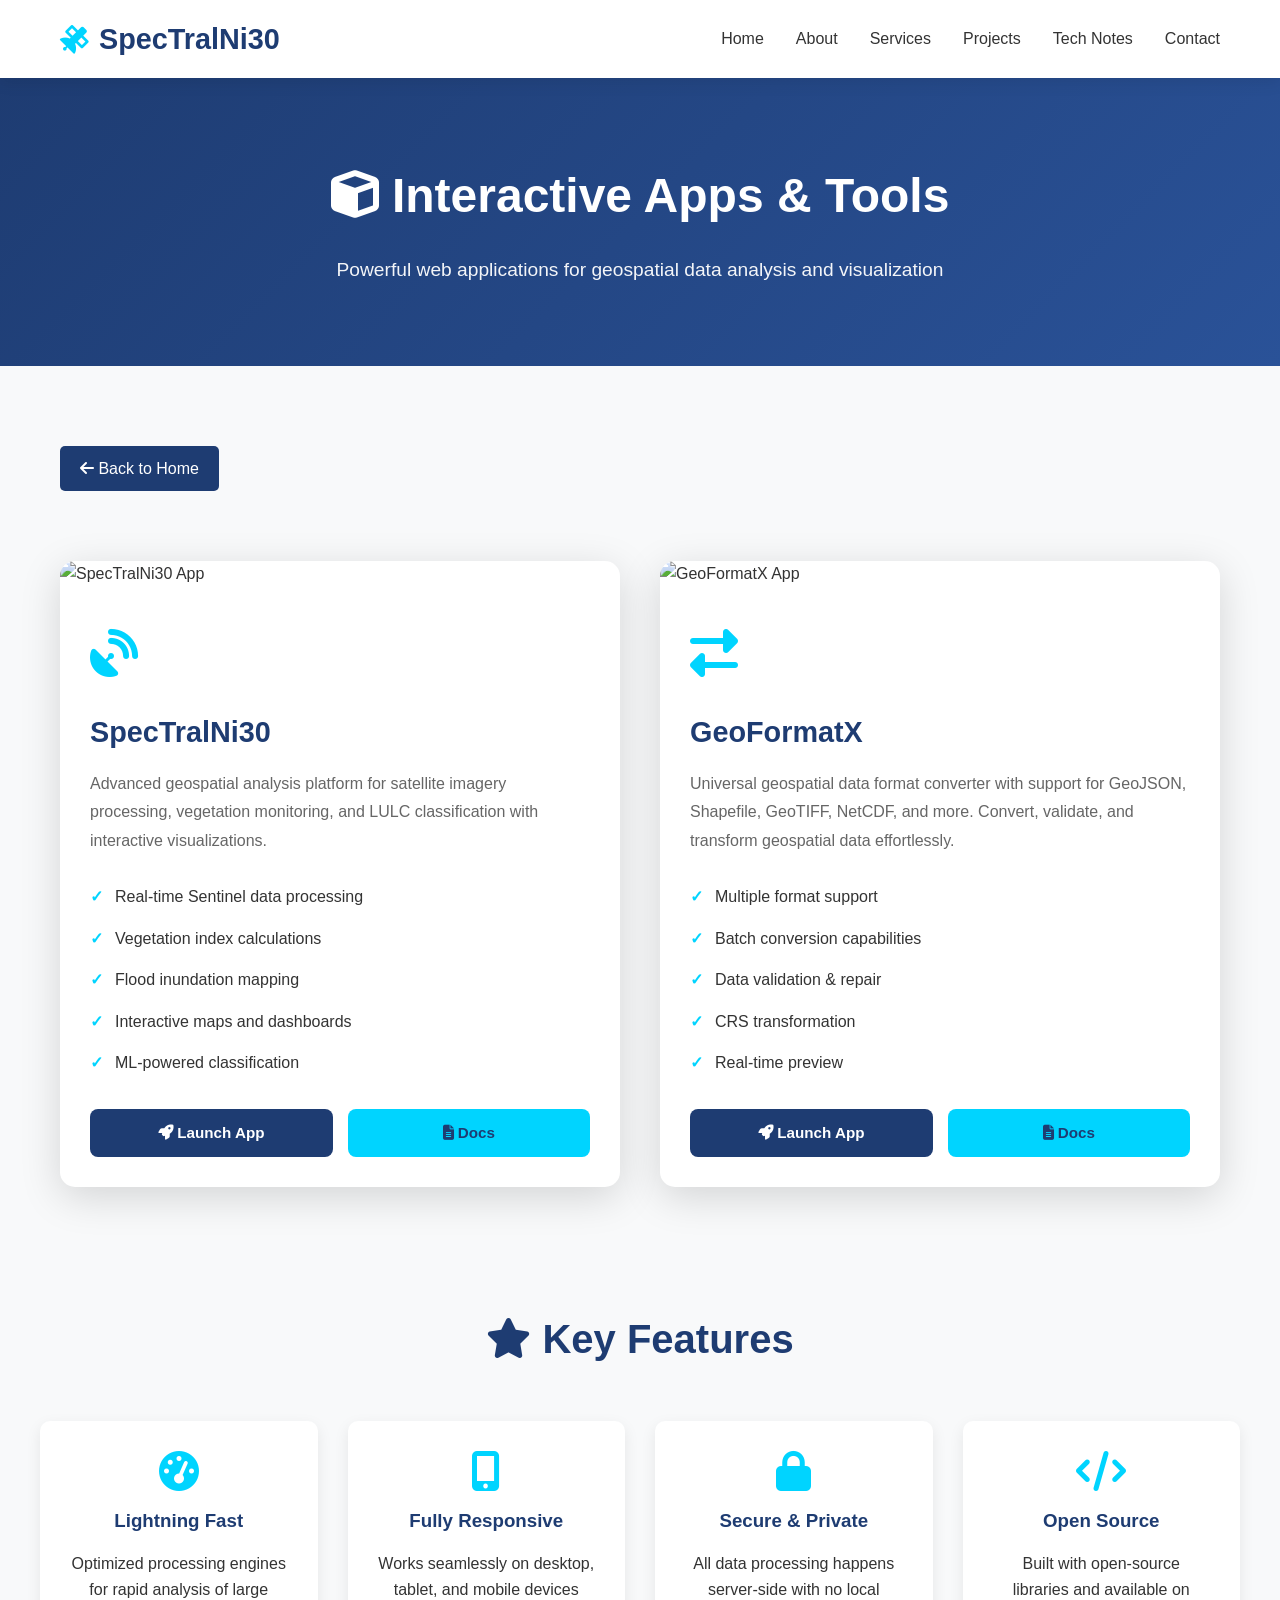
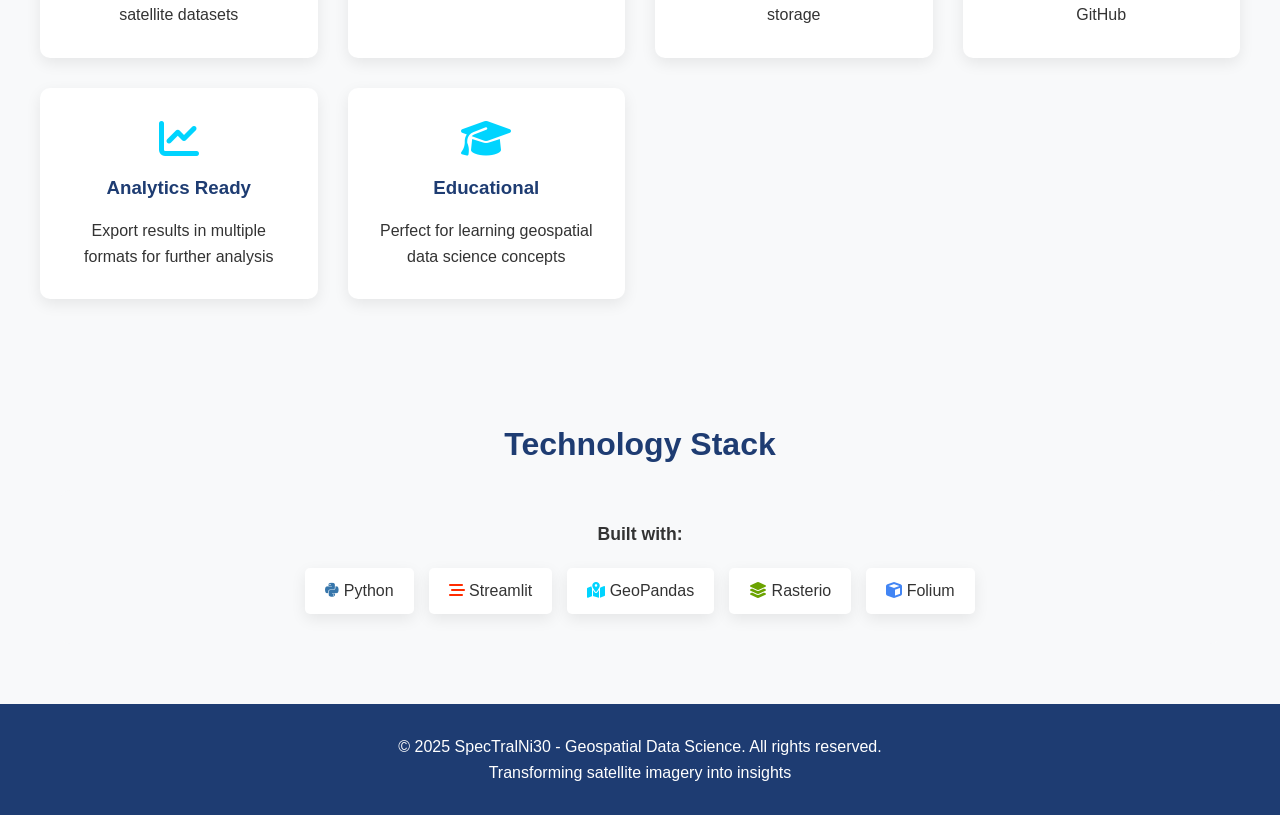
==== apps.html @ 2d1ae358 "Add impressive Apps & Tools showcase page with Streamlit apps and beautiful styling" ====
<!DOCTYPE html>
<html lang="en">
<head>
    <meta charset="UTF-8">
    <meta name="viewport" content="width=device-width, initial-scale=1.0">
    <title>Apps & Tools - SpecTralNi30</title>
    <link rel="stylesheet" href="styles.css">
    <link rel="stylesheet" href="https://cdnjs.cloudflare.com/ajax/libs/font-awesome/6.4.0/css/all.min.css">
    <style>
        .apps-hero { background: linear-gradient(135deg, var(--primary-color) 0%, var(--secondary-color) 100%); padding: 80px 20px; text-align: center; color: white; }
        .apps-hero h1 { font-size: 3rem; margin-bottom: 20px; }
        .apps-hero p { font-size: 1.2rem; opacity: 0.95; }
        .apps-container { max-width: 1200px; margin: 60px auto; padding: 0 20px; }
        .apps-grid { display: grid; grid-template-columns: repeat(auto-fit, minmax(380px, 1fr)); gap: 40px; margin: 50px 0; }
        .app-card { background: white; border-radius: 15px; overflow: hidden; box-shadow: 0 10px 40px rgba(0,0,0,0.15); transition: all 0.3s ease; }
        .app-card:hover { transform: translateY(-15px); box-shadow: 0 20px 50px rgba(0,0,0,0.25); }
        .app-image { width: 100%; height: 250px; object-fit: cover; }
        .app-info { padding: 30px; }
        .app-icon { font-size: 3rem; color: var(--accent-color); margin-bottom: 15px; }
        .app-title { font-size: 1.8rem; color: var(--primary-color); margin-bottom: 15px; font-weight: bold; }
        .app-description { color: var(--light-text); margin-bottom: 20px; line-height: 1.8; }
        .app-features { list-style: none; margin: 20px 0; }
        .app-features li { padding: 8px 0; padding-left: 25px; position: relative; color: var(--text-color); }
        .app-features li:before { content: "✓"; position: absolute; left: 0; color: var(--accent-color); font-weight: bold; }
        .app-buttons { display: flex; gap: 15px; margin-top: 25px; }
        .app-btn { flex: 1; padding: 12px 20px; border: none; border-radius: 8px; font-weight: 600; cursor: pointer; text-decoration: none; text-align: center; transition: all 0.3s; font-size: 0.95rem; }
        .btn-primary { background: var(--primary-color); color: white; }
        .btn-primary:hover { background: var(--secondary-color); transform: scale(1.05); }
        .btn-secondary { background: var(--accent-color); color: var(--primary-color); }
        .btn-secondary:hover { background: #00b8d4; transform: scale(1.05); }
        .features-section { background: var(--bg-color); padding: 60px 20px; margin-top: 60px; }
        .features-title { text-align: center; font-size: 2.5rem; color: var(--primary-color); margin-bottom: 50px; }
        .features-grid { display: grid; grid-template-columns: repeat(auto-fit, minmax(250px, 1fr)); gap: 30px; max-width: 1200px; margin: 0 auto; }
        .feature-box { background: white; padding: 30px; border-radius: 10px; text-align: center; box-shadow: var(--shadow-sm); }
        .feature-box i { font-size: 2.5rem; color: var(--accent-color); margin-bottom: 15px; }
        .feature-box h3 { color: var(--primary-color); margin-bottom: 15px; }
        .back-link { display: inline-block; margin: 20px 0; padding: 10px 20px; background: var(--primary-color); color: white; text-decoration: none; border-radius: 5px; }
        .back-link:hover { background: var(--secondary-color); }
    </style>
</head>
<body>
    <nav class="navbar">
        <div class="nav-container">
            <div class="nav-logo">
                <i class="fas fa-satellite"></i>
                <span>SpecTralNi30</span>
            </div>
            <ul class="nav-menu">
                <li><a href="index.html#home" class="nav-link">Home</a></li>
                <li><a href="index.html#about" class="nav-link">About</a></li>
                <li><a href="index.html#services" class="nav-link">Services</a></li>
                <li><a href="index.html#projects" class="nav-link">Projects</a></li>
                <li><a href="tech-notes.html" class="nav-link">Tech Notes</a></li>
                <li><a href="index.html#contact" class="nav-link">Contact</a></li>
            </ul>
        </div>
    </nav>

    <div class="apps-hero">
        <h1><i class="fas fa-cube"></i> Interactive Apps & Tools</h1>
        <p>Powerful web applications for geospatial data analysis and visualization</p>
    </div>

    <div class="apps-container">
        <a href="index.html" class="back-link"><i class="fas fa-arrow-left"></i> Back to Home</a>

        <div class="apps-grid">
            <!-- SpecTralNi30 App -->
            <div class="app-card">
                <img src="https://images.unsplash.com/photo-1642132402322-3a40c1e86309?w=500&h=250&fit=crop" alt="SpecTralNi30 App" class="app-image">
                <div class="app-info">
                    <div class="app-icon"><i class="fas fa-satellite-dish"></i></div>
                    <h2 class="app-title">SpecTralNi30</h2>
                    <p class="app-description">Advanced geospatial analysis platform for satellite imagery processing, vegetation monitoring, and LULC classification with interactive visualizations.</p>
                    <ul class="app-features">
                        <li>Real-time Sentinel data processing</li>
                        <li>Vegetation index calculations</li>
                        <li>Flood inundation mapping</li>
                        <li>Interactive maps and dashboards</li>
                        <li>ML-powered classification</li>
                    </ul>
                    <div class="app-buttons">
                        <a href="https://spectralni30.streamlit.app/" target="_blank" class="app-btn btn-primary"><i class="fas fa-rocket"></i> Launch App</a>
                        <a href="#" class="app-btn btn-secondary"><i class="fas fa-file-alt"></i> Docs</a>
                    </div>
                </div>
            </div>

            <!-- GeoFormatX App -->
            <div class="app-card">
                <img src="https://images.unsplash.com/photo-1626925206488-7aeda6fb85f3?w=500&h=250&fit=crop" alt="GeoFormatX App" class="app-image">
                <div class="app-info">
                    <div class="app-icon"><i class="fas fa-exchange-alt"></i></div>
                    <h2 class="app-title">GeoFormatX</h2>
                    <p class="app-description">Universal geospatial data format converter with support for GeoJSON, Shapefile, GeoTIFF, NetCDF, and more. Convert, validate, and transform geospatial data effortlessly.</p>
                    <ul class="app-features">
                        <li>Multiple format support</li>
                        <li>Batch conversion capabilities</li>
                        <li>Data validation & repair</li>
                        <li>CRS transformation</li>
                        <li>Real-time preview</li>
                    </ul>
                    <div class="app-buttons">
                        <a href="https://geoformatx.streamlit.app/" target="_blank" class="app-btn btn-primary"><i class="fas fa-rocket"></i> Launch App</a>
                        <a href="#" class="app-btn btn-secondary"><i class="fas fa-file-alt"></i> Docs</a>
                    </div>
                </div>
            </div>
        </div>
    </div>

    <!-- Features Section -->
    <div class="features-section">
        <h2 class="features-title"><i class="fas fa-star"></i> Key Features</h2>
        <div class="features-grid">
            <div class="feature-box">
                <i class="fas fa-tachometer-alt"></i>
                <h3>Lightning Fast</h3>
                <p>Optimized processing engines for rapid analysis of large satellite datasets</p>
            </div>
            <div class="feature-box">
                <i class="fas fa-mobile-alt"></i>
                <h3>Fully Responsive</h3>
                <p>Works seamlessly on desktop, tablet, and mobile devices</p>
            </div>
            <div class="feature-box">
                <i class="fas fa-lock"></i>
                <h3>Secure & Private</h3>
                <p>All data processing happens server-side with no local storage</p>
            </div>
            <div class="feature-box">
                <i class="fas fa-code"></i>
                <h3>Open Source</h3>
                <p>Built with open-source libraries and available on GitHub</p>
            </div>
            <div class="feature-box">
                <i class="fas fa-chart-line"></i>
                <h3>Analytics Ready</h3>
                <p>Export results in multiple formats for further analysis</p>
            </div>
            <div class="feature-box">
                <i class="fas fa-graduation-cap"></i>
                <h3>Educational</h3>
                <p>Perfect for learning geospatial data science concepts</p>
            </div>
        </div>
    </div>

    <div class="apps-container">
        <h2 style="text-align: center; color: var(--primary-color); margin-top: 60px; font-size: 2rem;">Technology Stack</h2>
        <div style="background: var(--bg-color); padding: 30px; border-radius: 10px; margin-top: 20px; text-align: center;">
            <p style="font-size: 1.1rem; color: var(--text-color); margin-bottom: 20px;"><strong>Built with:</strong></p>
            <div style="display: flex; flex-wrap: wrap; justify-content: center; gap: 15px;">
                <span style="background: white; padding: 10px 20px; border-radius: 5px; box-shadow: var(--shadow-sm);"><i class="fab fa-python" style="color: #3776ab;"></i> Python</span>
                <span style="background: white; padding: 10px 20px; border-radius: 5px; box-shadow: var(--shadow-sm);"><i class="fas fa-stream" style="color: #FF2C00;"></i> Streamlit</span>
                <span style="background: white; padding: 10px 20px; border-radius: 5px; box-shadow: var(--shadow-sm);"><i class="fas fa-map-marked-alt" style="color: #00d4ff;"></i> GeoPandas</span>
                <span style="background: white; padding: 10px 20px; border-radius: 5px; box-shadow: var(--shadow-sm);"><i class="fas fa-layer-group" style="color: #6ba300;"></i> Rasterio</span>
                <span style="background: white; padding: 10px 20px; border-radius: 5px; box-shadow: var(--shadow-sm);"><i class="fas fa-cube" style="color: #4285F4;"></i> Folium</span>
            </div>
        </div>
    </div>

    <footer class="footer">
        <div class="container">
            <p>&copy; 2025 SpecTralNi30 - Geospatial Data Science. All rights reserved.</p>
            <p>Transforming satellite imagery into insights</p>
        </div>
    </footer>
</body>
</html>
---- styles.css ----
* { margin: 0; padding: 0; box-sizing: border-box; } :root { --primary-color: #1e3c72; --secondary-color: #2a5298; --accent-color: #00d4ff; --text-color: #333; --light-text: #666; --bg-color: #f8f9fa; --white: #ffffff; --shadow: 0 10px 30px rgba(0, 0, 0, 0.1); --shadow-sm: 0 5px 15px rgba(0, 0, 0, 0.08); } body { font-family: 'Segoe UI', Tahoma, Geneva, Verdana, sans-serif; line-height: 1.6; color: var(--text-color); background-color: var(--bg-color); } .container { max-width: 1200px; margin: 0 auto; padding: 0 20px; } .navbar { background: var(--white); box-shadow: var(--shadow-sm); position: sticky; top: 0; z-index: 1000; } .nav-container { max-width: 1200px; margin: 0 auto; padding: 1rem 20px; display: flex; justify-content: space-between; align-items: center; } .nav-logo { font-size: 1.8rem; font-weight: bold; color: var(--primary-color); display: flex; align-items: center; gap: 10px; } .nav-logo i { color: var(--accent-color); } .nav-menu { display: flex; list-style: none; gap: 2rem; } .nav-link { text-decoration: none; color: var(--text-color); font-weight: 500; transition: color 0.3s; } .nav-link:hover { color: var(--accent-color); } .hero { background: linear-gradient(135deg, var(--primary-color) 0%, var(--secondary-color) 100%); color: var(--white); padding: 100px 20px; text-align: center; position: relative; overflow: hidden; } .hero-content { max-width: 800px; margin: 0 auto; position: relative; z-index: 2; } .hero-title { font-size: 3.5rem; font-weight: bold; margin-bottom: 20px; animation: slideInDown 0.8s ease-out; } .hero-subtitle { font-size: 1.5rem; margin-bottom: 15px; animation: slideInUp 0.8s ease-out; } .hero-description { font-size: 1.1rem; margin-bottom: 30px; opacity: 0.95; } .cta-button { display: inline-block; background-color: var(--accent-color); color: var(--primary-color); padding: 12px 40px; border-radius: 50px; text-decoration: none; font-weight: 600; transition: all 0.3s; } .cta-button:hover { background-color: var(--white); transform: translateY(-2px); } .section-title { font-size: 2.5rem; text-align: center; margin-bottom: 50px; color: var(--primary-color); } .about { padding: 80px 20px; background: var(--white); } .about-content { display: grid; grid-template-columns: 1fr 1fr; gap: 60px; align-items: start; } .expertise-list { list-style: none; margin-top: 20px; } .expertise-list li { padding: 10px 0; border-bottom: 1px solid #eee; } .about-stats { display: grid; grid-template-columns: repeat(2, 1fr); gap: 20px; } .stat-box { background: linear-gradient(135deg, var(--primary-color) 0%, var(--secondary-color) 100%); color: var(--white); padding: 30px; border-radius: 10px; text-align: center; } .stat-box h3 { font-size: 2.5rem; margin-bottom: 10px; } .services { padding: 80px 20px; background: var(--bg-color); } .services-grid { display: grid; grid-template-columns: repeat(auto-fit, minmax(300px, 1fr)); gap: 30px; } .service-card { background: var(--white); padding: 40px 30px; border-radius: 10px; text-align: center; box-shadow: var(--shadow-sm); transition: all 0.3s; } .service-card:hover { transform: translateY(-10px); box-shadow: var(--shadow); } .service-icon { font-size: 3rem; color: var(--accent-color); margin-bottom: 20px; } .service-card h3 { color: var(--primary-color); margin-bottom: 15px; } .projects { padding: 80px 20px; background: var(--white); } .projects-grid { display: grid; grid-template-columns: repeat(auto-fit, minmax(300px, 1fr)); gap: 30px; } .project-card { background: var(--white); border-radius: 10px; overflow: hidden; box-shadow: var(--shadow-sm); transition: all 0.3s; } .project-card:hover { transform: translateY(-10px); box-shadow: var(--shadow); } .project-image { height: 200px; background-size: cover; background-position: center; } .project-info { padding: 30px; } .project-info h3 { color: var(--primary-color); margin-bottom: 15px; } .project-tags { margin-top: 15px; } .tag { display: inline-block; background-color: var(--primary-color); color: var(--white); padding: 5px 15px; border-radius: 20px; font-size: 0.85rem; margin-right: 10px; } .technologies { padding: 80px 20px; background: var(--bg-color); } .tech-grid { display: grid; grid-template-columns: repeat(auto-fit, minmax(250px, 1fr)); gap: 30px; } .tech-item { background: var(--white); padding: 30px; border-radius: 10px; box-shadow: var(--shadow-sm); } .tech-item h4 { color: var(--primary-color); margin-bottom: 10px; } .contact { padding: 80px 20px; background: var(--white); } .contact-content { display: grid; grid-template-columns: 1fr 1fr; gap: 60px; } .contact-form { display: flex; flex-direction: column; gap: 20px; } .form-group { display: flex; flex-direction: column; } .form-group input, .form-group textarea { padding: 12px 15px; border: 2px solid #eee; border-radius: 5px; font-family: inherit; transition: border-color 0.3s; } .form-group input:focus, .form-group textarea:focus { outline: none; border-color: var(--accent-color); } .submit-btn { background-color: var(--primary-color); color: var(--white); padding: 12px 30px; border: none; border-radius: 5px; font-size: 1rem; font-weight: 600; cursor: pointer; transition: all 0.3s; } .submit-btn:hover { background-color: var(--secondary-color); transform: translateY(-2px); } .contact-info h3 { color: var(--primary-color); margin-bottom: 15px; font-size: 1.5rem; } .contact-details { margin-top: 30px; } .contact-item { display: flex; align-items: center; gap: 15px; margin-bottom: 20px; } .contact-item i { color: var(--accent-color); font-size: 1.5rem; } .social-links { display: flex; gap: 15px; margin-top: 20px; } .social-links a { display: inline-flex; align-items: center; justify-content: center; width: 45px; height: 45px; background-color: var(--primary-color); color: var(--white); border-radius: 50%; text-decoration: none; transition: all 0.3s; } .social-links a:hover { background-color: var(--accent-color); color: var(--primary-color); transform: scale(1.1); } .footer { background: var(--primary-color); color: var(--white); text-align: center; padding: 30px 20px; } @keyframes slideInDown { from { opacity: 0; transform: translateY(-30px); } to { opacity: 1; transform: translateY(0); } } @keyframes slideInUp { from { opacity: 0; transform: translateY(30px); } to { opacity: 1; transform: translateY(0); } } @media (max-width: 768px) { .nav-menu { gap: 1rem; } .hero-title { font-size: 2rem; } .about-content { grid-template-columns: 1fr; } .projects-grid { grid-template-columns: 1fr; } .contact-content { grid-template-columns: 1fr; } .services-grid { grid-template-columns: 1fr; } }
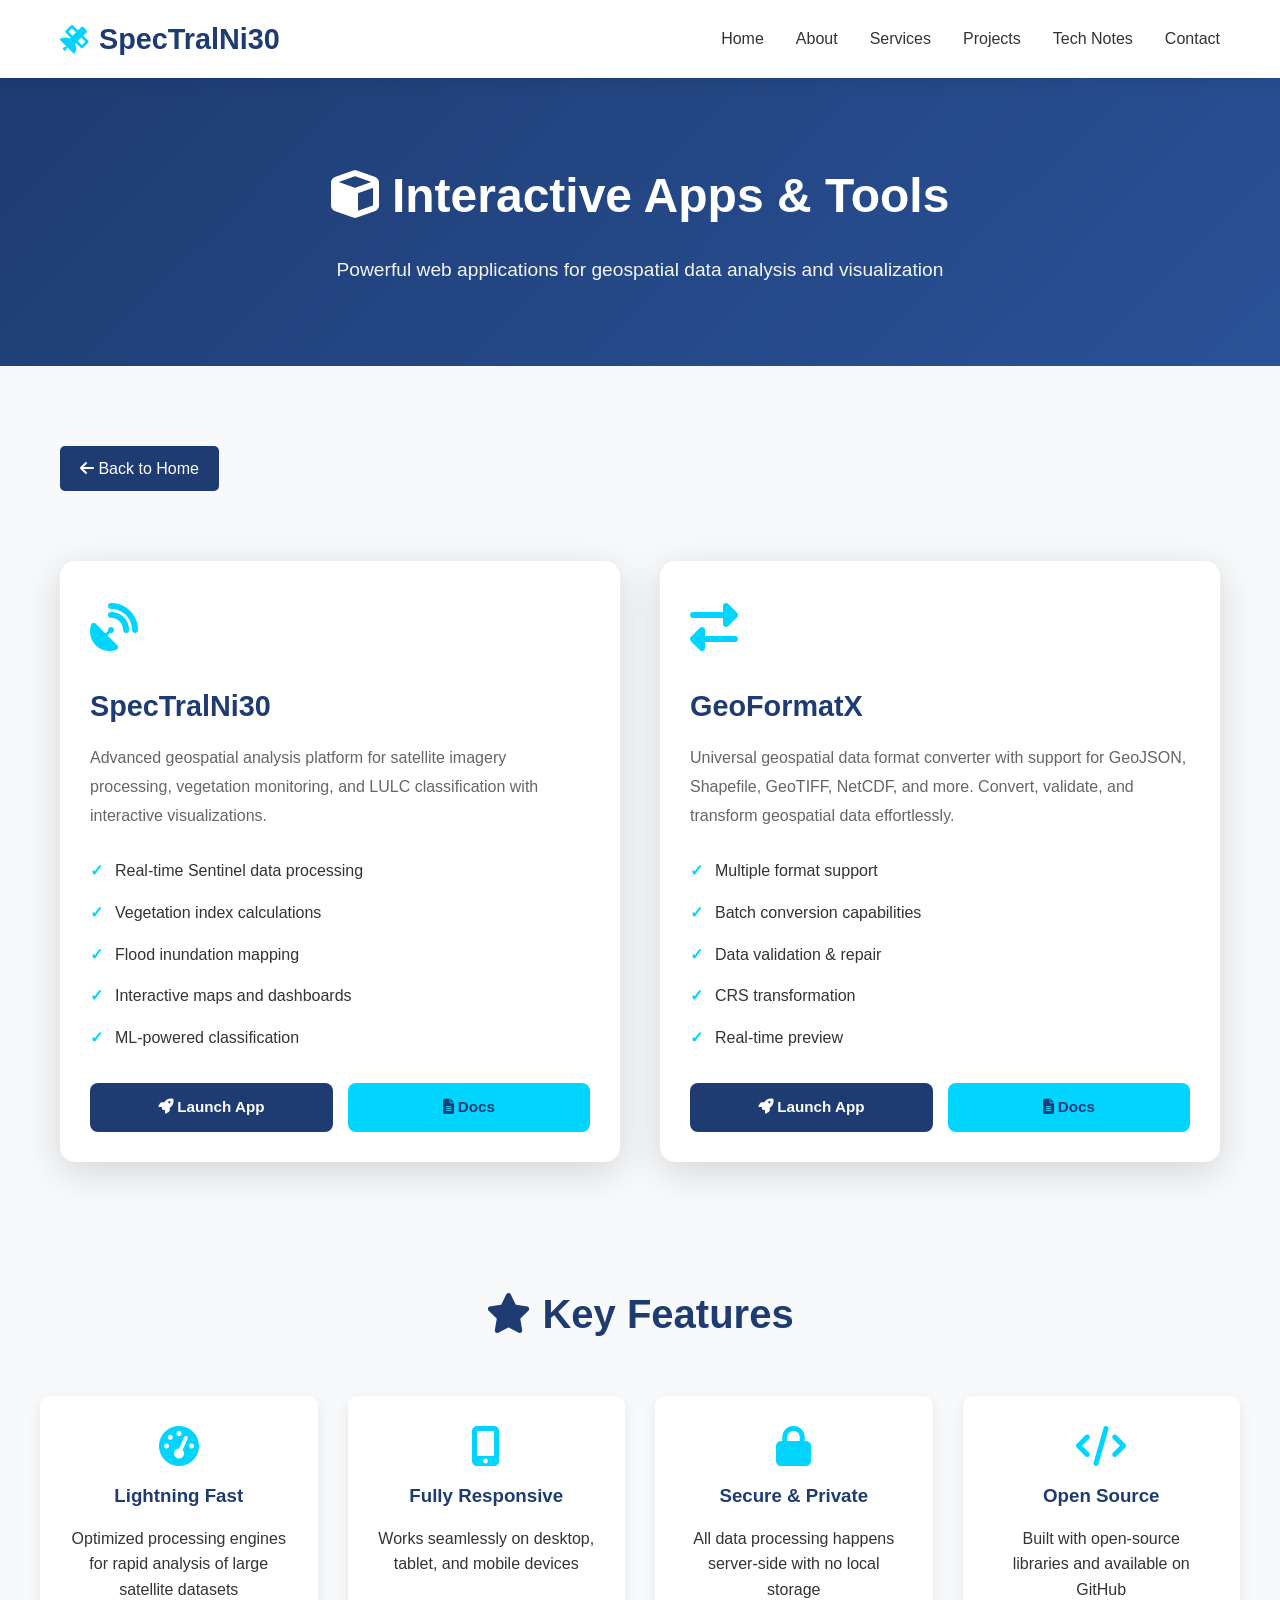
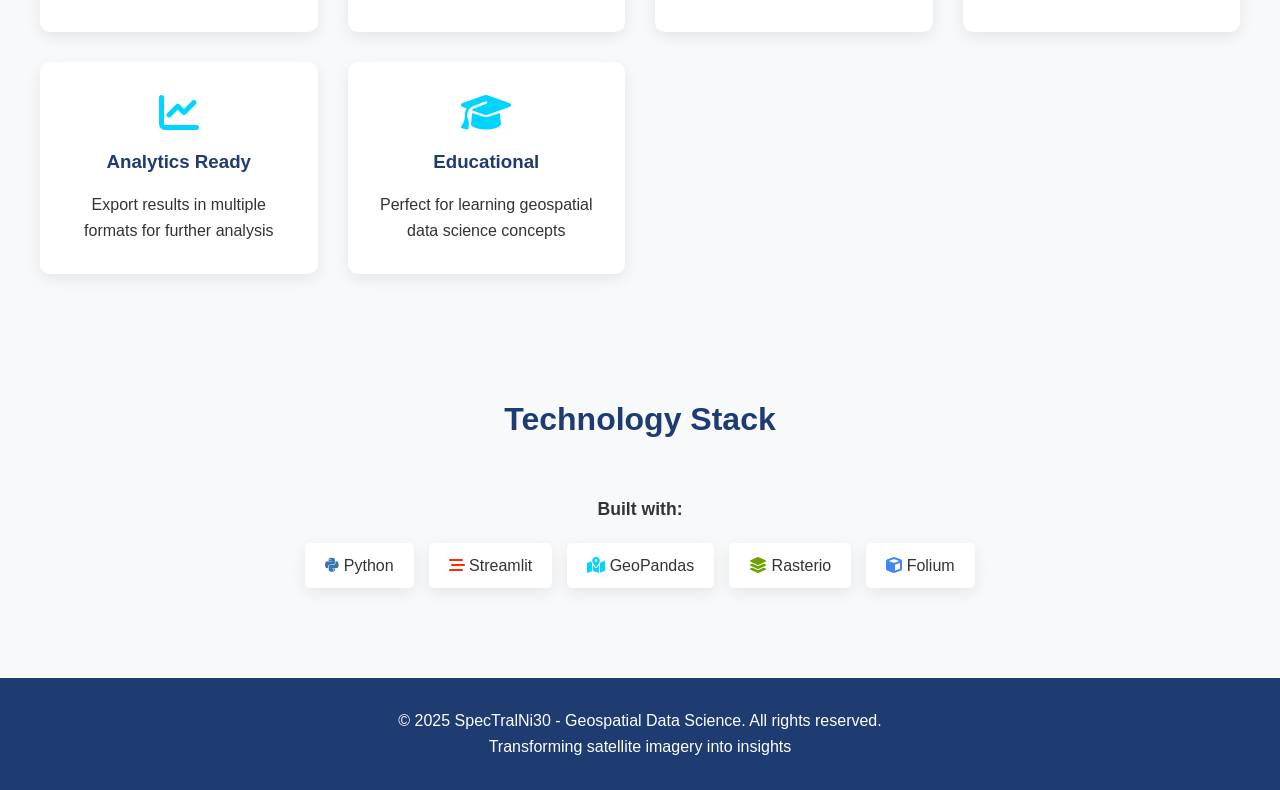
==== commit f4a72ba8: "Remove broken image tags from apps showcase" ====
--- a/apps.html
+++ b/apps.html
@@ -67,7 +67,7 @@
         <div class="apps-grid">
             <!-- SpecTralNi30 App -->
             <div class="app-card">
-                <img src="https://images.unsplash.com/photo-1642132402322-3a40c1e86309?w=500&h=250&fit=crop" alt="SpecTralNi30 App" class="app-image">
+
                 <div class="app-info">
                     <div class="app-icon"><i class="fas fa-satellite-dish"></i></div>
                     <h2 class="app-title">SpecTralNi30</h2>
@@ -88,7 +88,7 @@
 
             <!-- GeoFormatX App -->
             <div class="app-card">
-                <img src="https://images.unsplash.com/photo-1626925206488-7aeda6fb85f3?w=500&h=250&fit=crop" alt="GeoFormatX App" class="app-image">
+
                 <div class="app-info">
                     <div class="app-icon"><i class="fas fa-exchange-alt"></i></div>
                     <h2 class="app-title">GeoFormatX</h2>
